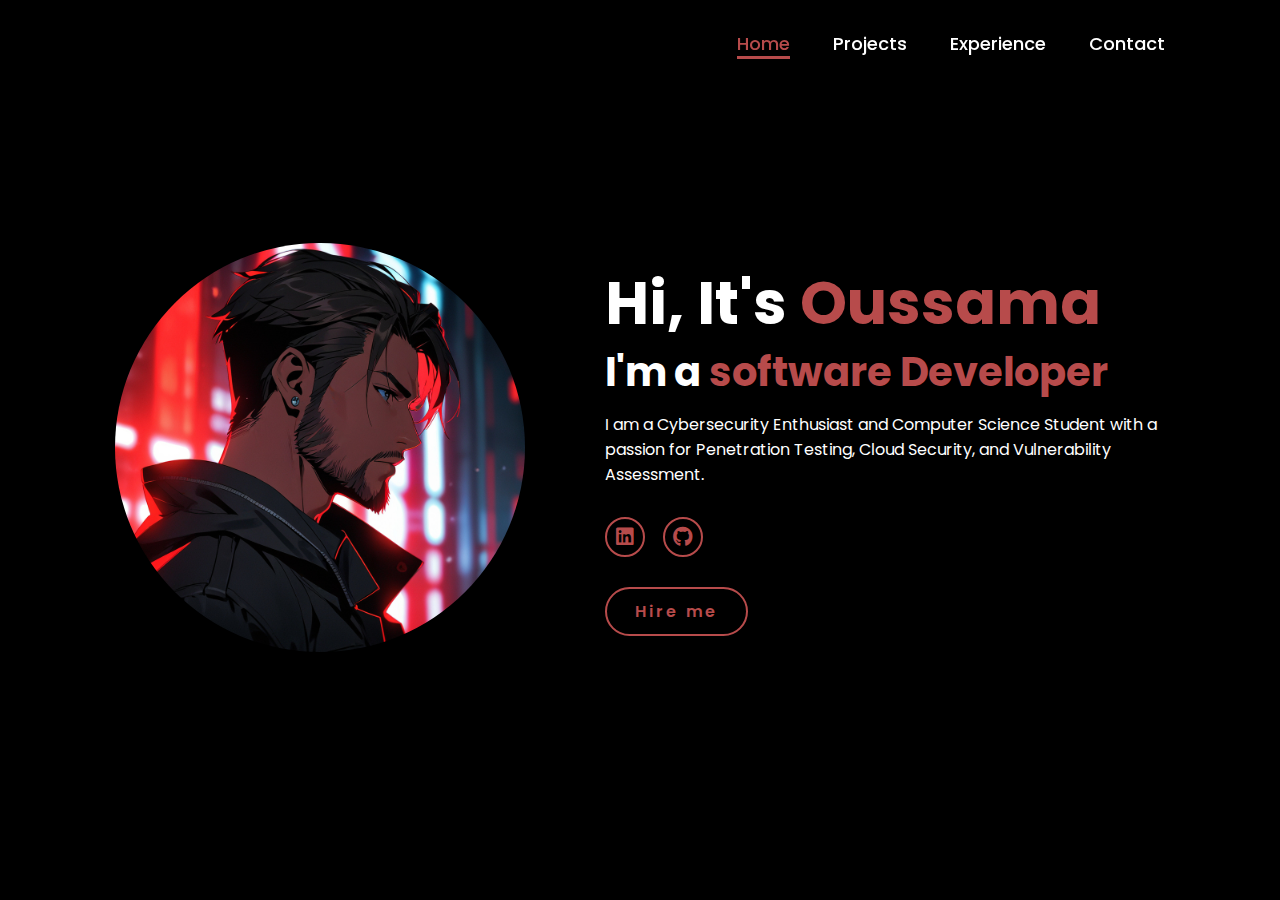
==== index.html @ 081fa347 "first commit" ====
<!DOCTYPE html>
<html lang="en">
    
<head>
    <meta charset="UTF-8">
    <meta name="viewport" content="width=device-width, initial-scale=1.0">
    <link rel="stylesheet" href="https://cdnjs.cloudflare.com/ajax/libs/font-awesome/6.5.2/css/all.min.css">
    <link rel="icon" href="icons8-berserk-48.png" type="image/x-icon">
    <link rel="stylesheet" href="style.css">
    <title>Oussama's Portfolio</title>
</head>
<body>
    <header>
        <a href="#" class="logo"></a>

        <nav>
            <a href="#" class="active"> Home</a>
            <a href="projects.html" >Projects</a>
            <a href="exp.html" >Experience</a>
            <a href="contact.html" >Contact</a>
        </nav>
    </header>
    <section class="home">
        <div class="home-img">
            <img src="Leonardo_Anime_XL_red_and_black_hacker_male_black_short_hair_s_2.jpg" alt="">
        </div>
        <div class="home-content">
            <h1>Hi, It's <span>Oussama</span></h1>
            <h3 class="typing-text">I'm a <span></span></h3>
            <p>I am a Cybersecurity Enthusiast and Computer Science Student with a passion for Penetration Testing, Cloud Security, and Vulnerability Assessment.            </p>
            <div class="social-icons">
                <a href="https://www.linkedin.com/in/oussamamahmoudicybersec/"><i class="fa-brands fa-linkedin"></i></a>
                <a href="https://github.com/OussamaMahmoudiCybersec/"><i class="fa-brands fa-github"></i></a>
            </div>
            <a href="https://www.linkedin.com/in/oussamamahmoudicybersec/" class="btn">Hire me</a>
        </div>
    </section>
</body>
</html>
---- style.css ----
@import url('https://fonts.googleapis.com/css2?family=Poppins:wght@100;200;300;400;500;600&display=swap');

*{
    margin: 0;
    padding: 0;
    box-sizing: border-box;
    text-decoration: none;
    border: none;
    outline: none;
    font-family: 'Poppins', sans-serif;
}

html{
    font-size: 62.5%;
}

body{
    width: 100%;
    height: 100vh;
    overflow-x: hidden;
    background-color: black;
    color: white;
}

header{
    margin-top: 20px;
    position: fixed;
    top: 0;
    left: 0;
    width: 100%;
    padding: 1rem 9%;
    background-color: transparent;
    filter: drop-shadow(10px);
    display: flex;
    justify-content: space-between;
    align-items: center;
    z-index: 100;
}

.logo{
    font-size: 3rem;
    color: #b74b4b;
    font-weight: 800;
    cursor: pointer;
    transition: 0.5s ease;
}

.logo:hover{
    transform: scale(1.1);
}

nav a{
    font-size: 1.8rem;
    color: white;
    margin-left: 4rem;
    font-weight: 500;
    transition: 0.3s ease;
    border-bottom: 3px solid transparent;
}

nav a:hover,
nav a.active{
    color: #b74b4b;
    border-bottom: 3px solid #b74b4b;
}

@media(max-width:995px){
    nav{
        position: absolute;
        display: none;
        top: 0;
        right: 0;
        width: 40%;
        border-left: 3px solid #b74b4b;
        border-bottom: 3px solid #b74b4b;
        border-bottom-left-radius: 2rem;
        padding: 1rem solid;
        background-color: #161616;
        border-top: 0.1rem solid rgba(0,0,0,0.1);
    }

    nav.active{
        display: block;
    }

    nav a{
        display: block;
        font-size: 2rem;
        margin: 3rem 0;
    }

    nav a:hover,
    nav a.active{
        padding: 1rem;
        border-radius: 0.5rem;
        border-bottom: 0.5rem solid #b74b4b;
    }
}

section{
    min-height: 100vh;
    padding: 5rem 9% 5rem;
}

.home{
    display: flex;
    justify-content: center;
    align-items: center;
    gap: 8rem;
    background-color: black;
}

.home .home-content h1{
    font-size: 6rem;
    font-weight: 700;
    line-height: 1.3;
}

span{
    color: #b74b4b;
}

.home-content h3{
    font-size: 4rem;
    margin-bottom: 1rem;
    font-weight: 700;
}

.home-content p{
    font-size: 1.6rem;
}

.home-img{
    border-radius: 50%;
}

.home-img img{
    position: relative;
    width: 32vw;
    border-radius: 50%;
    box-shadow: 0 0 25px solid #b74b4b;
    cursor: pointer;
    transition: 0.2s linear;
}

.home-img img:hover{
    font-size: 1.8rem;
    font-weight: 500;
}

.social-icons a{
    display: inline-flex;
    justify-content: center;
    align-items: center;
    width: 4rem;
    height: 4rem;
    background-color: transparent;
    border: 0.2rem solid #b74b4b;
    font-size: 2rem;
    border-radius: 50%;
    margin: 3rem 1.5rem 3rem 0;
    transition: 0.3s ease;
    color: #b74b4b;
}

.social-icons a:hover{
    color: black;
    transform: scale(1.3) translateY(-5px);
    background-color: #b74b4b;
    box-shadow: 0  0 25px #b74b4b;
}

.btn{
    display: inline-block;
    padding: 1rem 2.8rem;
    background-color: black;
    border-radius: 4rem;
    font-size: 1.6rem;
    color: #b74b4b;
    letter-spacing: 0.3rem;
    font-weight: 600;
    border: 2px solid #b74b4b;
    transition: 0.3s ease;
    cursor: pointer;
}

.btn:hover{
    transform: scale3d(1.03);
    background-color: #b74b4b;
    color: black;
    box-shadow: 0 0 25px #b74b4b;
}

.typing-text{
    font-size: 34px;
    font-weight: 600;
    min-width: 280px;
}

.typing-text span{
    position: relative;
}

.typing-text span::before{
    content: "software Developer";
    color: #b74b4b;
    animation: words 20s infinite;
}

.typing-text span::after{
    content: "";
    background-color: black;
    position: absolute;
    width: calc(100% + 8px);
    height: 100%;
    border-left: 3px solid black;
    right: -8;
    animation: cursor 0.6s infinite;
}

@keyframes cursor{
    to{
        border-left: 3px solid #b74b4b;
    }
}

@keyframes words{
    0%, 20%{
        content: "Cybersecurity Engineer";
    }
    21%, 40%{
        content: "Pentester";
    }
    41%, 60%{
        content: "Youtuber";
    }
    61%, 80%{
        content: "Cybersecurity Engineer";
    }
    81%, 100%{
        content: "Pentester";
    }
}

@media (max-width: 1000px){
    .home{
        gap: 4rem;
    }
}

@media(max-width:995px){
    .home{
        flex-direction: column;
        margin: 5rem 4rem;
    }

    .home .home-content h3{
        font-size: 2.5rem;
    }

    .home-content h1{
        font-size: 5rem;
    }

    .home-img img{
        width: 70vw;
        margin-top: 4rem;
    }
}
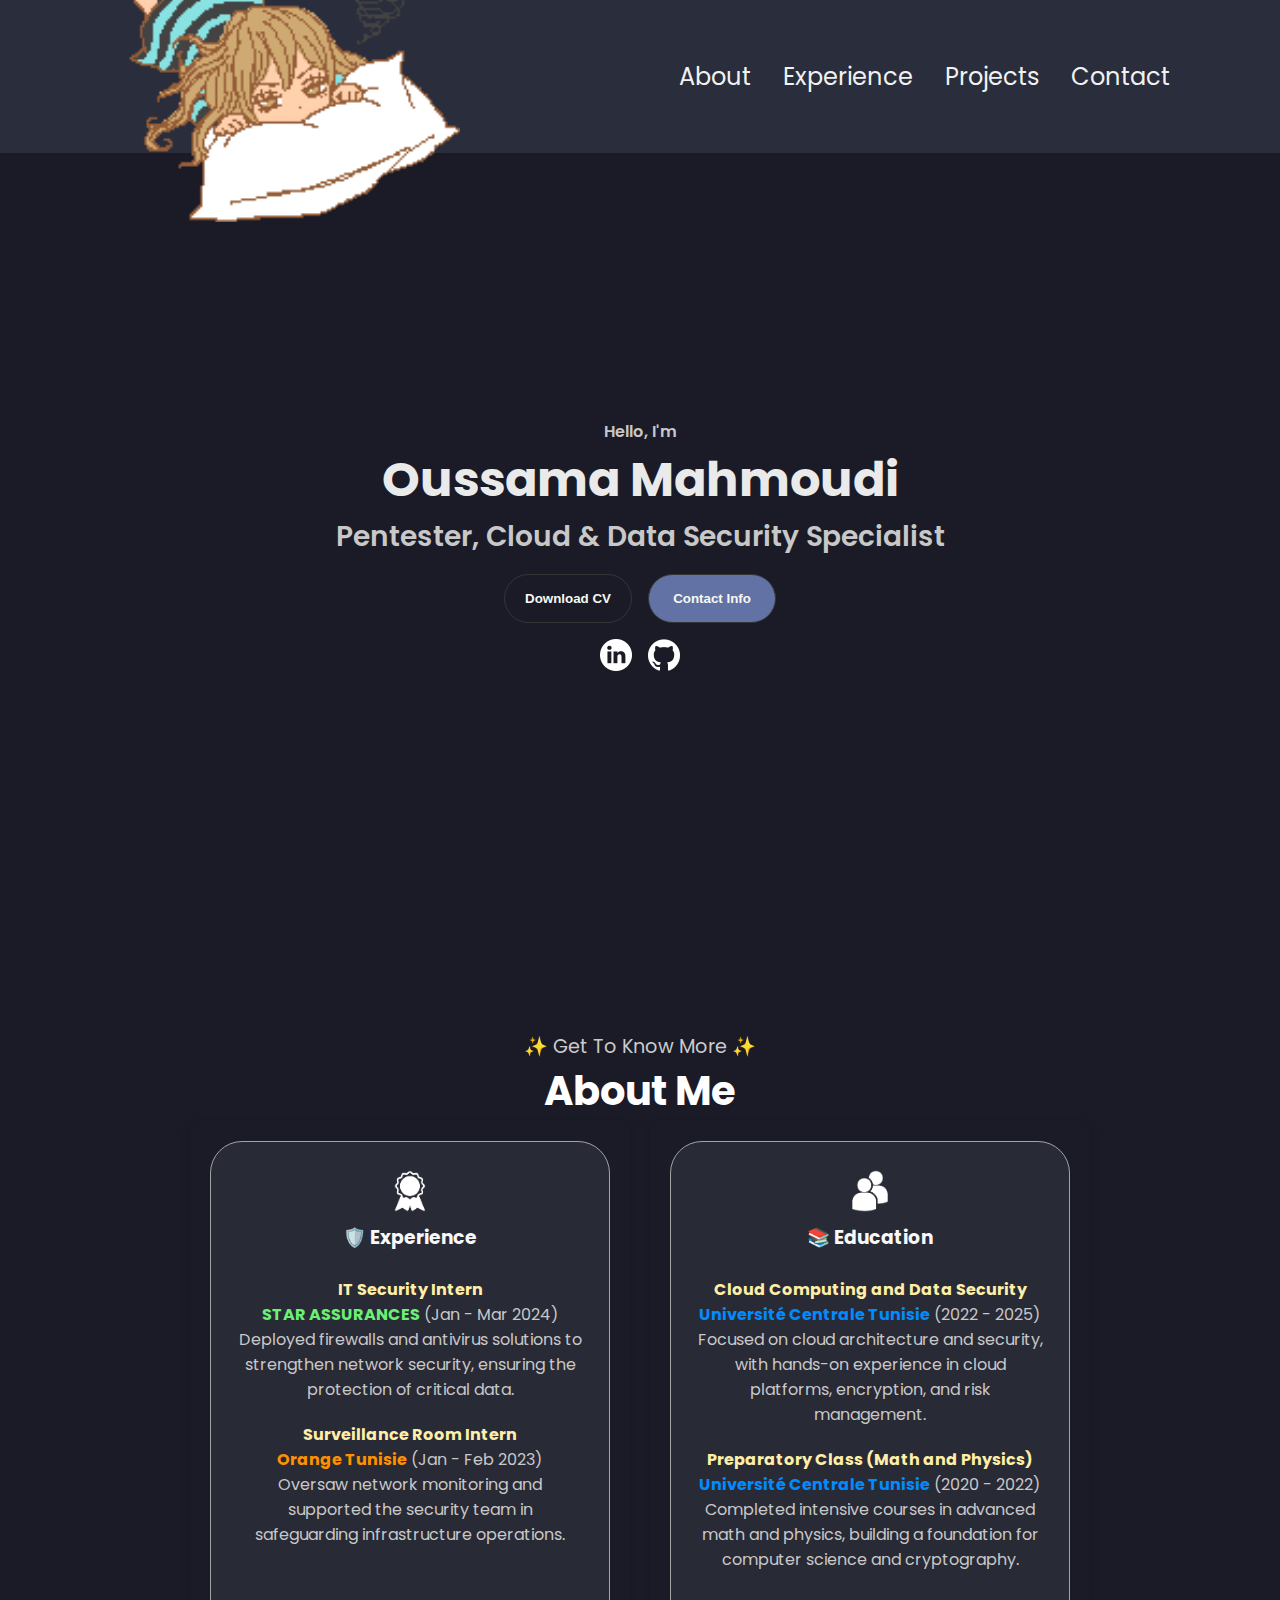
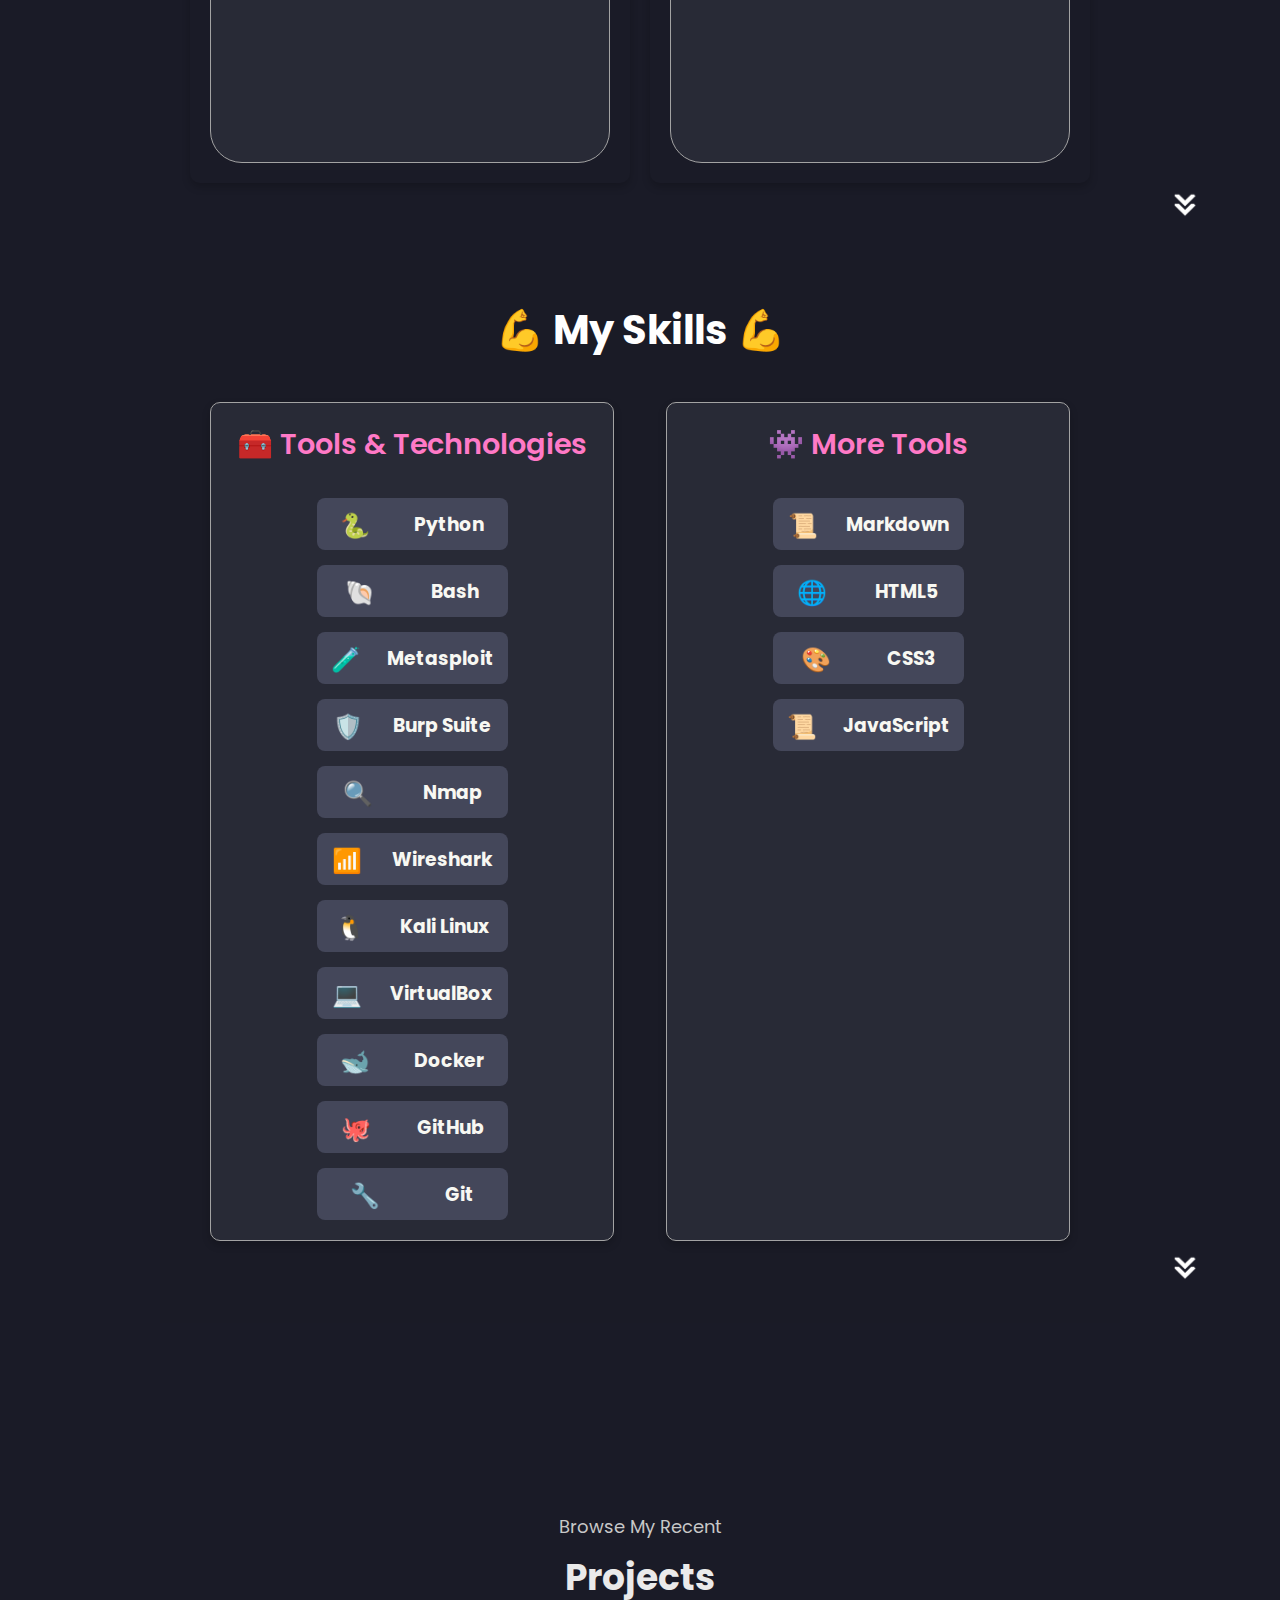
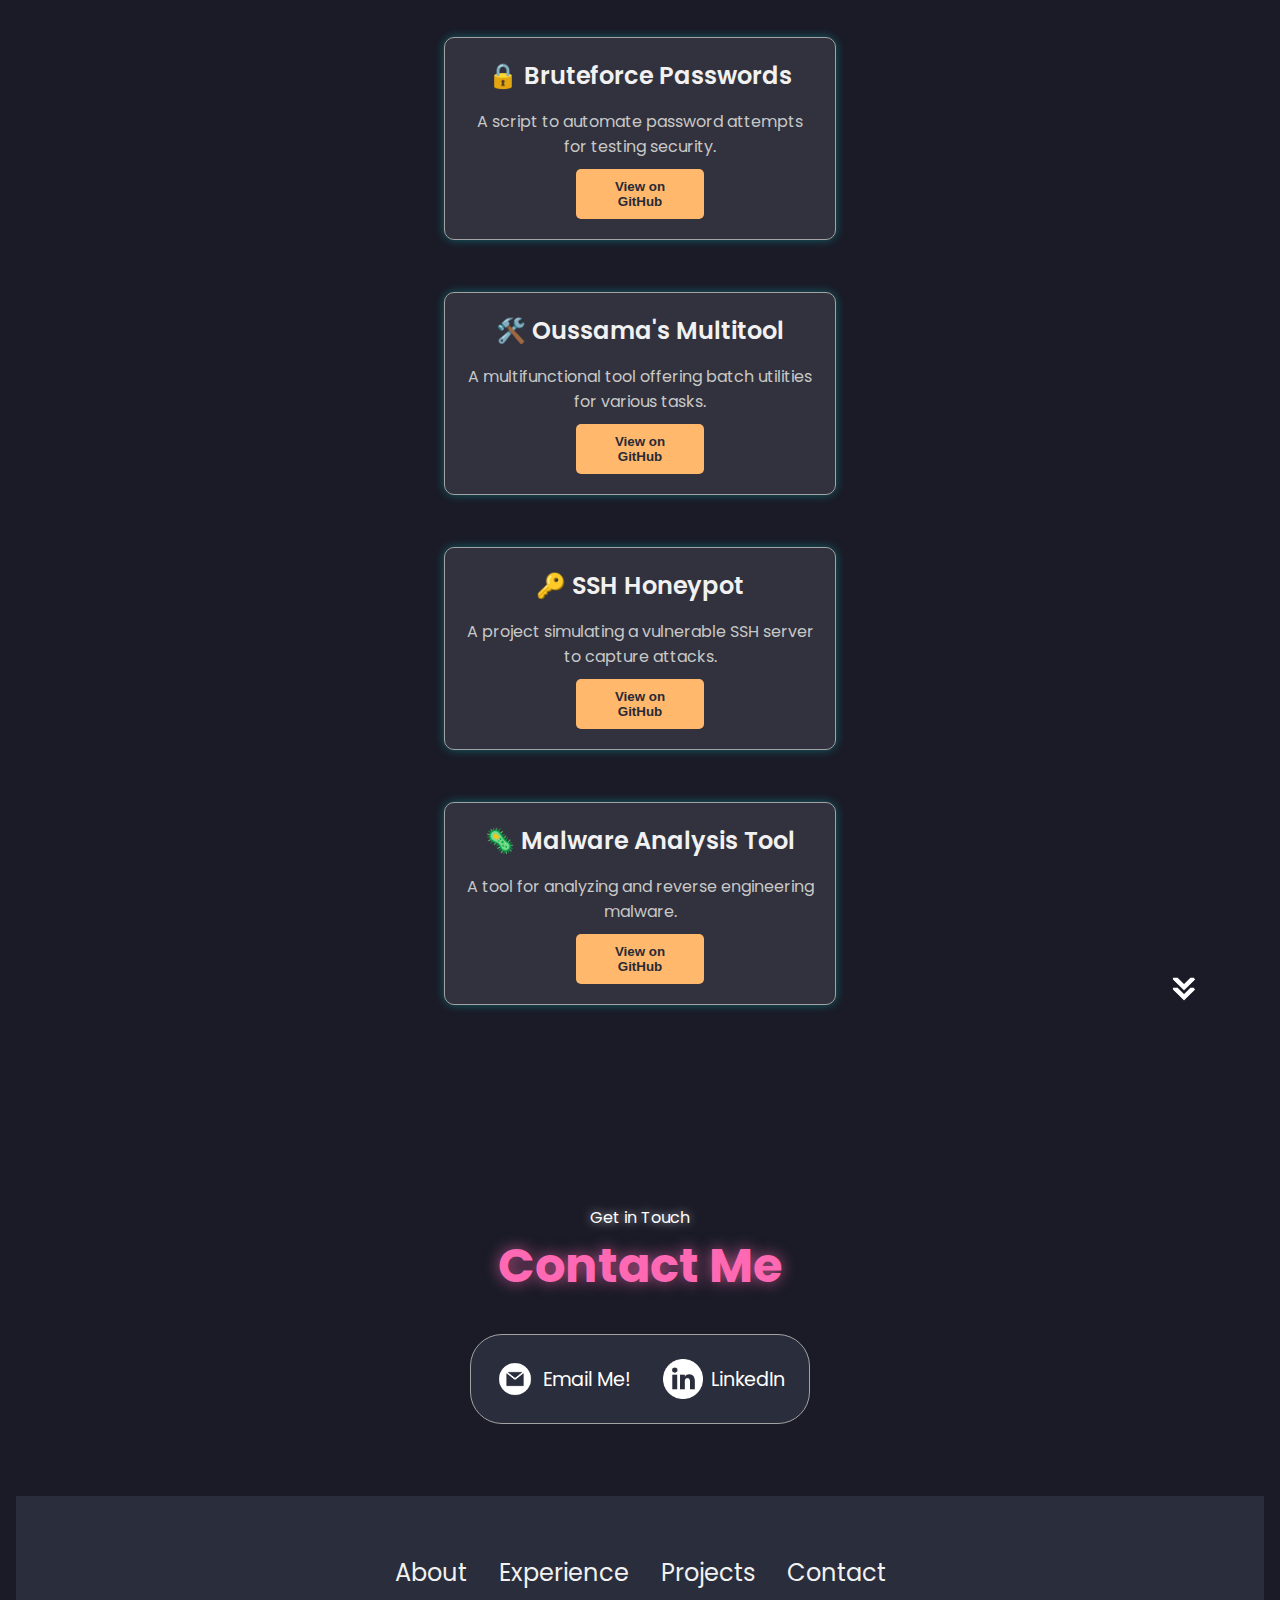
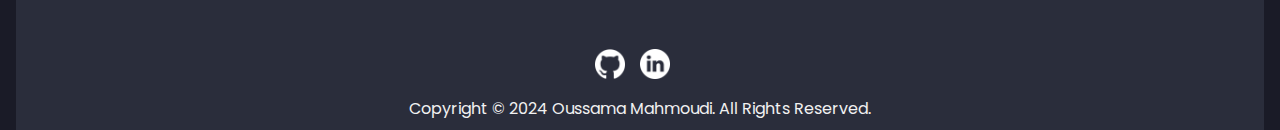
==== commit af3732c6: "Replace old website with new one" ====
--- a/index.html
+++ b/index.html
@@ -1,39 +1,381 @@
 <!DOCTYPE html>
 <html lang="en">
-    
-<head>
-    <meta charset="UTF-8">
-    <meta name="viewport" content="width=device-width, initial-scale=1.0">
-    <link rel="stylesheet" href="https://cdnjs.cloudflare.com/ajax/libs/font-awesome/6.5.2/css/all.min.css">
-    <link rel="icon" href="icons8-berserk-48.png" type="image/x-icon">
-    <link rel="stylesheet" href="style.css">
+  <head>
+    <meta charset="UTF-8" />
+    <meta http-equiv="X-UA-Compatible" content="IE=edge" />
+    <meta name="viewport" content="width=device-width, initial-scale=1.0" />
     <title>Oussama's Portfolio</title>
-</head>
-<body>
-    <header>
-        <a href="#" class="logo"></a>
-
-        <nav>
-            <a href="#" class="active"> Home</a>
-            <a href="projects.html" >Projects</a>
-            <a href="exp.html" >Experience</a>
-            <a href="contact.html" >Contact</a>
-        </nav>
-    </header>
-    <section class="home">
-        <div class="home-img">
-            <img src="Leonardo_Anime_XL_red_and_black_hacker_male_black_short_hair_s_2.jpg" alt="">
-        </div>
-        <div class="home-content">
-            <h1>Hi, It's <span>Oussama</span></h1>
-            <h3 class="typing-text">I'm a <span></span></h3>
-            <p>I am a Cybersecurity Enthusiast and Computer Science Student with a passion for Penetration Testing, Cloud Security, and Vulnerability Assessment.            </p>
-            <div class="social-icons">
-                <a href="https://www.linkedin.com/in/oussamamahmoudicybersec/"><i class="fa-brands fa-linkedin"></i></a>
-                <a href="https://github.com/OussamaMahmoudiCybersec/"><i class="fa-brands fa-github"></i></a>
-            </div>
-            <a href="https://www.linkedin.com/in/oussamamahmoudicybersec/" class="btn">Hire me</a>
-        </div>
+    <link rel="stylesheet" href="style.css" />
+    <link rel="stylesheet" href="mediaqueries.css" />
+    <link rel="icon" href="./assets/japan.png" type="image/x-icon">
+  <link rel="shortcut icon" href="./assets/japan.png" type="image/x-icon">
+  </head>
+  <body>
+    <nav id="desktop-nav">
+      <div class="logo">
+        <img src="./assets/sleepy-cute.gif" alt="Oussama Mahmoudi Logo" style="width: 350px; height: auto; margin-top: 30px">
+      </div>
+      <div>
+        <ul class="nav-links">
+          <li><a href="#about">About</a></li>
+          <li><a href="#experience">Experience</a></li>
+          <li><a href="#projects">Projects</a></li>
+          <li><a href="#contact">Contact</a></li>
+        </ul>
+      </div>
+    </nav>
+    
+    <nav id="hamburger-nav">
+      <div class="logo">Oussama Mahmoudi</div>
+      <div class="hamburger-menu">
+        <div class="hamburger-icon" onclick="toggleMenu()">
+          <span></span>
+          <span></span>
+          <span></span>
+        </div>
+        <div class="menu-links">
+          <li><a href="#about" onclick="toggleMenu()">About</a></li>
+          <li><a href="#experience" onclick="toggleMenu()">Experience</a></li>
+          <li><a href="#projects" onclick="toggleMenu()">Projects</a></li>
+          <li><a href="#contact" onclick="toggleMenu()">Contact</a></li>
+        </div>
+      </div>
+    </nav>
+    <section id="profile">
+
+      <div class="section__text">
+        <p class="section__text__p1">Hello, I'm</p>
+        <h1 class="title">Oussama Mahmoudi</h1>
+        <p class="section__text__p2">Pentester, Cloud & Data Security Specialist        </p>
+        <div class="btn-container">
+          <button
+            class="btn btn-color-2"
+            onclick="window.open('./assets/CV.pdf')"
+          >
+            Download CV
+          </button>
+          <button class="btn btn-color-1" onclick="location.href='./#contact'">
+            Contact Info
+          </button>
+        </div>
+        <div id="socials-container">
+          <img
+            src="./assets/linkedin.png"
+            alt="My LinkedIn profile"
+            class="icon"
+            onclick="location.href='https://www.linkedin.com/in/oussamamahmoudicybersec/'"
+          />
+          <img
+            src="./assets/github.png"
+            alt="My Github profile"
+            class="icon"
+            onclick="location.href='https://github.com/OussamaMahmoudiCybersec/'"
+          />
+        </div>
+      </div>
     </section>
-</body>
-</html>+
+    
+    <section id="about" style="text-align: center; color: #f9f9f9;">
+      <p class="section__text__p1" style="font-size: 1.2em; color: #ccc;">✨ Get To Know More ✨</p>
+      <h1 class="title" style="font-size: 2.5em; color: #fff;">About Me</h1>
+      <div class="section-container" style="display: flex; justify-content: center; flex-wrap: wrap; gap: 20px;">
+    
+        <div class="about-details-container" style="flex: 1; min-width: 300px; max-width: 400px; border-radius: 10px; box-shadow: 0 4px 8px rgba(0, 0, 0, 0.2); padding: 20px;">
+          <div class="details-container">
+            <img src="./assets/experience.png" alt="Experience icon" class="icon" style="width: 50px; height: 50px;"/>
+            <h3>🛡️ Experience</h3>
+            <br>
+            <div style="margin-bottom: 20px;">
+              <h4 style="color: hsl(48, 100%, 83%);">IT Security Intern</h4>
+              <p><strong style="color: #6af171;">STAR ASSURANCES</strong> (Jan - Mar 2024)</p>
+              <p>Deployed firewalls and antivirus solutions to strengthen network security, ensuring the protection of critical data.</p>
+            </div>
+            <div style="margin-bottom: 20px;">
+              <h4 style="color: hsl(48, 100%, 83%);">Surveillance Room Intern</h4>
+              <p><strong style="color: #ff9100;">Orange Tunisie</strong> (Jan - Feb 2023)</p>
+              <p>Oversaw network monitoring and supported the security team in safeguarding infrastructure operations.</p>
+            </div>
+          </div>
+        </div>
+    
+        <div class="about-details-container" style="flex: 1; min-width: 300px; max-width: 400px; border-radius: 10px; box-shadow: 0 4px 8px rgba(0, 0, 0, 0.2); padding: 20px;">
+          <div class="details-container">
+            <img src="./assets/education.png" alt="Education icon" class="icon" style="width: 50px; height: 50px;"/>
+            <h3>📚 Education</h3>
+            <br>
+            <div style="margin-bottom: 20px;">
+              <h4 style="color: hsl(48, 100%, 83%);">Cloud Computing and Data Security</h4>
+              <p><strong style="color: #008cff;">Université Centrale Tunisie</strong> (2022 - 2025)</p>
+              <p>Focused on cloud architecture and security, with hands-on experience in cloud platforms, encryption, and risk management.</p>
+            </div>
+            <div style="margin-bottom: 20px;">
+              <h4 style="color: hsl(48, 100%, 83%);">Preparatory Class (Math and Physics)</h4>
+              <p><strong style="color: #008cff;">Université Centrale Tunisie</strong> (2020 - 2022)</p>
+              <p>Completed intensive courses in advanced math and physics, building a foundation for computer science and cryptography.</p>
+            </div>
+          </div>
+        </div>
+      </div>
+    
+      <img src="./assets/arrow.png" alt="Arrow icon" class="icon arrow" style="width: 30px; height: 30px; margin-top: 20px; cursor: pointer;" onclick="location.href='./#experience'"/>
+    </section>
+    
+    
+    
+
+ <section id="experience"  style="text-align: center; padding: 40px; background-color: #1a1b26; color: #f8f8f2;">
+  <h1 class="title" style="font-size: 2.5em; color: #ffffff;">💪 My Skills 💪</h1>
+  <div class="experience-details-container" style="display: flex; flex-direction: column; align-items: center; gap: 40px;">
+
+    <div class="about-containers" style="max-width: 1000px; width: 100%; display: flex; flex-wrap: wrap; justify-content: space-around;">
+      <div class="details-container" style="flex: 1; min-width: 250px; max-width: 450px; background-color: #282a36; border-radius: 10px; box-shadow: 0 4px 8px rgba(0, 0, 0, 0.2); padding: 20px; margin: 10px;">
+        <h2 class="experience-sub-title" style="font-size: 1.8em; color: #ff79c6;">🧰 Tools & Technologies</h2>
+        <div class="article-container" style="display: flex; flex-wrap: wrap; gap: 15px;">
+
+          <article style="display: flex; align-items: center; background-color: #44475a; border-radius: 8px; padding: 10px; width: calc(50% - 10px);">
+            <span class="icon" style="font-size: 1.5em;">🐍</span>
+            <div style="margin-left: 10px;">
+              <h3>Python</h3>
+            </div>
+          </article>
+          <article style="display: flex; align-items: center; background-color: #44475a; border-radius: 8px; padding: 10px; width: calc(50% - 10px);">
+            <span class="icon" style="font-size: 1.5em;">🐚</span>
+            <div style="margin-left: 10px;">
+              <h3>Bash</h3>
+            </div>
+          </article>
+          <article style="display: flex; align-items: center; background-color: #44475a; border-radius: 8px; padding: 10px; width: calc(50% - 10px);">
+            <span class="icon" style="font-size: 1.5em;">🧪</span>
+            <div style="margin-left: 10px;">
+              <h3>Metasploit</h3>
+            </div>
+          </article>
+          <article style="display: flex; align-items: center; background-color: #44475a; border-radius: 8px; padding: 10px; width: calc(50% - 10px);">
+            <span class="icon" style="font-size: 1.5em;">🛡️</span>
+            <div style="margin-left: 10px;">
+              <h3>Burp Suite</h3>
+            </div>
+          </article>
+          <article style="display: flex; align-items: center; background-color: #44475a; border-radius: 8px; padding: 10px; width: calc(50% - 10px);">
+            <span class="icon" style="font-size: 1.5em;">🔍</span>
+            <div style="margin-left: 10px;">
+              <h3>Nmap</h3>
+            </div>
+          </article>
+          <article style="display: flex; align-items: center; background-color: #44475a; border-radius: 8px; padding: 10px; width: calc(50% - 10px);">
+            <span class="icon" style="font-size: 1.5em;">📶</span>
+            <div style="margin-left: 10px;">
+              <h3>Wireshark</h3>
+            </div>
+          </article>
+          <article style="display: flex; align-items: center; background-color: #44475a; border-radius: 8px; padding: 10px; width: calc(50% - 10px);">
+            <span class="icon" style="font-size: 1.5em;">🐧</span>
+            <div style="margin-left: 10px;">
+              <h3>Kali Linux</h3>
+            </div>
+          </article>
+          <article style="display: flex; align-items: center; background-color: #44475a; border-radius: 8px; padding: 10px; width: calc(50% - 10px);">
+            <span class="icon" style="font-size: 1.5em;">💻</span>
+            <div style="margin-left: 10px;">
+              <h3>VirtualBox</h3>
+            </div>
+          </article>
+          <article style="display: flex; align-items: center; background-color: #44475a; border-radius: 8px; padding: 10px; width: calc(50% - 10px);">
+            <span class="icon" style="font-size: 1.5em;">🐋</span>
+            <div style="margin-left: 10px;">
+              <h3>Docker</h3>
+            </div>
+          </article>
+          <article style="display: flex; align-items: center; background-color: #44475a; border-radius: 8px; padding: 10px; width: calc(50% - 10px);">
+            <span class="icon" style="font-size: 1.5em;">🐙</span>
+            <div style="margin-left: 10px;">
+              <h3>GitHub</h3>
+            </div>
+          </article>
+          <article style="display: flex; align-items: center; background-color: #44475a; border-radius: 8px; padding: 10px; width: calc(50% - 10px);">
+            <span class="icon" style="font-size: 1.5em;">🔧</span>
+            <div style="margin-left: 10px;">
+              <h3>Git</h3>
+            </div>
+          </article>
+        </div>
+      </div>
+
+      <div class="details-container" style="flex: 1; min-width: 250px; max-width: 450px; background-color: #282a36; border-radius: 10px; box-shadow: 0 4px 8px rgba(0, 0, 0, 0.2); padding: 20px; margin: 10px;">
+        <h2 class="experience-sub-title" style="font-size: 1.8em; color: #ff79c6;">👾 More Tools</h2>
+        <div class="article-container" style="display: flex; flex-wrap: wrap; gap: 15px;">
+
+          <article style="display: flex; align-items: center; background-color: #44475a; border-radius: 8px; padding: 10px; width: calc(50% - 10px);">
+            <span class="icon" style="font-size: 1.5em;">📜</span>
+            <div style="margin-left: 10px;">
+              <h3>Markdown</h3>
+            </div>
+          </article>
+          <article style="display: flex; align-items: center; background-color: #44475a; border-radius: 8px; padding: 10px; width: calc(50% - 10px);">
+            <span class="icon" style="font-size: 1.5em;">🌐</span>
+            <div style="margin-left: 10px;">
+              <h3>HTML5</h3>
+            </div>
+          </article>
+          <article style="display: flex; align-items: center; background-color: #44475a; border-radius: 8px; padding: 10px; width: calc(50% - 10px);">
+            <span class="icon" style="font-size: 1.5em;">🎨</span>
+            <div style="margin-left: 10px;">
+              <h3>CSS3</h3>
+            </div>
+          </article>
+          <article style="display: flex; align-items: center; background-color: #44475a; border-radius: 8px; padding: 10px; width: calc(50% - 10px);">
+            <span class="icon" style="font-size: 1.5em;">📜</span>
+            <div style="margin-left: 10px;">
+              <h3>JavaScript</h3>
+            </div>
+          </article>
+        </div>
+      </div>
+    </div>
+  </div>
+
+  <img src="./assets/arrow.png" alt="Arrow icon" class="icon arrow" style="width: 30px; height: 30px; margin-top: 20px; cursor: pointer;" onclick="location.href='./#projects'"/>
+</section>
+
+    
+<br><br>
+<br><br>
+<br><br>
+
+
+
+<section id="projects" style="padding: 40px;">
+  <p class="section__text__p1" style="text-align: center; font-size: 18px; margin-bottom: 10px;">Browse My Recent</p>
+  <h1 class="title" style="text-align: center; font-size: 36px; margin: 0;">Projects</h1>
+  
+  <div class="experience-details-container" style="display: flex; flex-wrap: wrap; justify-content: space-between;">
+    <div class="about-containers" style="flex: 1 1 48%; margin-bottom: 20px; display: flex; flex-direction: column;">
+      <div class="details-container" style="flex: 1; background: rgba(255, 255, 255, 0.1); border-radius: 10px; padding: 20px; box-shadow: 0 0 10px rgba(0, 255, 255, 0.3); max-width: 350px; margin: auto;">
+        <h2 class="experience-sub-title project-title" style="font-size: 24px; margin-top: 0;">🔒 Bruteforce Passwords</h2>
+        <p>A script to automate password attempts for testing security.</p>
+        <div class="btn-container">
+          <button class="btn project-btn" style="background-color: #ffb86c; color: #282a36; border: none; padding: 10px 20px; border-radius: 5px; cursor: pointer; transition: background 0.3s; margin-top: 10px;" onclick="location.href='https://github.com/OussamaMahmoudiCybersec/BruteForce-Passwords'">View on GitHub</button>
+        </div>
+      </div>
+      
+      <div class="details-container" style="flex: 1; background: rgba(255, 255, 255, 0.1); border-radius: 10px; padding: 20px; box-shadow: 0 0 10px rgba(0, 255, 255, 0.3); max-width: 350px; margin: auto; margin-top: 20px;">
+        <h2 class="experience-sub-title project-title" style="font-size: 24px; margin-top: 0;">🛠️ Oussama's Multitool</h2>
+        <p>A multifunctional tool offering batch utilities for various tasks.</p>
+        <div class="btn-container">
+          <button class="btn project-btn" style="background-color: #ffb86c; color: #282a36; border: none; padding: 10px 20px; border-radius: 5px; cursor: pointer; transition: background 0.3s; margin-top: 10px;" onclick="location.href='https://github.com/OussamaMahmoudiCybersec/Oussama-Multitool'">View on GitHub</button>
+        </div>
+      </div>
+    </div>
+    
+    <div class="about-containers" style="flex: 1 1 48%; margin-bottom: 20px; display: flex; flex-direction: column;">
+      <div class="details-container" style="flex: 1; background: rgba(255, 255, 255, 0.1); border-radius: 10px; padding: 20px; box-shadow: 0 0 10px rgba(0, 255, 255, 0.3); max-width: 350px; margin: auto;">
+        <h2 class="experience-sub-title project-title" style="font-size: 24px; margin-top: 0;">🔑 SSH Honeypot</h2>
+        <p>A project simulating a vulnerable SSH server to capture attacks.</p>
+        <div class="btn-container">
+          <button class="btn project-btn" style="background-color: #ffb86c; color: #282a36; border: none; padding: 10px 20px; border-radius: 5px; cursor: pointer; transition: background 0.3s; margin-top: 10px;" onclick="location.href='https://github.com/OussamaMahmoudiCybersec/SSH-HoneyPot'">View on GitHub</button>
+        </div>
+      </div>
+      
+      <div class="details-container" style="flex: 1; background: rgba(255, 255, 255, 0.1); border-radius: 10px; padding: 20px; box-shadow: 0 0 10px rgba(0, 255, 255, 0.3); max-width: 350px; margin: auto; margin-top: 20px;">
+        <h2 class="experience-sub-title project-title" style="font-size: 24px; margin-top: 0;">🦠 Malware Analysis Tool</h2>
+        <p>A tool for analyzing and reverse engineering malware.</p>
+        <div class="btn-container">
+          <button class="btn project-btn" style="background-color: #ffb86c; color: #282a36; border: none; padding: 10px 20px; border-radius: 5px; cursor: pointer; transition: background 0.3s; margin-top: 10px;" onclick="location.href='https://github.com/OussamaMahmoudiCybersec/MalwareAnalysisTool'">View on GitHub</button>
+        </div>
+      </div>
+    </div>
+  </div>
+  
+  <img src="./assets/arrow.png" alt="Arrow icon" class="icon arrow" style="display: block; margin: 20px auto; cursor: pointer;" onclick="location.href='./#contact'" />
+</section>
+
+
+
+
+
+
+
+
+<br><br>
+<br><br>
+    
+    
+    
+    
+
+
+
+
+<section id="contact" style="text-align: center; padding: 40px; position: relative;">
+  <p class="section__text__p1" style="color: #ffffff; text-shadow: 0 0 10px rgba(255, 255, 255, 0.7);">Get in Touch</p>
+  <h1 class="title" style="color: #ff69b4; text-shadow: 0 0 15px rgba(255, 105, 180, 0.7); animation: glow 1.5s infinite alternate;">Contact Me</h1>
+  <div class="contact-info-upper-container">
+    <div class="contact-info-container">
+      <img
+        src="./assets/email.png"
+        alt="Email icon"
+        class="icon contact-icon email-icon"
+        style="width: 40px; height: 40px; animation: pulse 1.5s infinite;"
+      />
+      <p><a href="mailto:oussamamahmoudicybersec@outlook.com" style="color: #ffffff;">Email Me!</a></p>
+    </div>
+    <div class="contact-info-container">
+      <img
+        src="./assets/linkedin.png"
+        alt="LinkedIn icon"
+        class="icon contact-icon"
+        style="width: 40px; height: 40px; animation: pulse 1.5s infinite;"
+      />
+      <p><a href="https://www.linkedin.com/oussamamahmoudicybersec" style="color: #ffffff;">LinkedIn</a></p>
+    </div>
+  </div>
+</section>
+
+<style>
+@keyframes glow {
+  0% {
+    text-shadow: 0 0 10px rgba(255, 105, 180, 0.5), 0 0 20px rgba(255, 105, 180, 0.5);
+  }
+  100% {
+    text-shadow: 0 0 20px rgba(255, 105, 180, 1), 0 0 30px rgba(255, 105, 180, 0.7);
+  }
+}
+
+@keyframes pulse {
+  0% {
+    transform: scale(1);
+  }
+  50% {
+    transform: scale(1.1);
+  }
+  100% {
+    transform: scale(1);
+  }
+}
+</style>
+
+
+<footer style="text-align: center; padding: 0px 0;">
+  <nav>
+    <div class="nav-links-container">
+      <ul class="nav-links">
+        <li><a href="#about">About</a></li>
+        <li><a href="#experience">Experience</a></li>
+        <li><a href="#projects">Projects</a></li>
+        <li><a href="#contact">Contact</a></li>
+      </ul>
+    </div>
+  </nav>
+  <div style="display: flex; justify-content: center; align-items: center; margin-top: 0px;">
+    <a href="https://github.com/OussamaMahmoudiCybersec/" target="_blank" style="margin: 0 0px;">
+      <img src="./assets/github.png" alt="GitHub icon" class="icon" style="width: 30px; height: 30px;"/>
+    </a>
+    <a href="https://www.linkedin.com/in/oussamamahmoudicybersec" target="_blank" style="margin: 0 15px;">
+      <img src="./assets/linkedin.png" alt="LinkedIn icon" class="icon" style="width: 30px; height: 30px;"/>
+    </a>
+  </div>
+  <p style="margin-top: 10px;">Copyright &#169; 2024 Oussama Mahmoudi. All Rights Reserved.</p>
+</footer>
+
+<script src="script.js"></script>
--- a/style.css
+++ b/style.css
@@ -1,270 +1,420 @@
-@import url('https://fonts.googleapis.com/css2?family=Poppins:wght@100;200;300;400;500;600&display=swap');
-
-*{
-    margin: 0;
-    padding: 0;
-    box-sizing: border-box;
-    text-decoration: none;
-    border: none;
-    outline: none;
-    font-family: 'Poppins', sans-serif;
-}
-
-html{
-    font-size: 62.5%;
-}
-
-body{
-    width: 100%;
-    height: 100vh;
-    overflow-x: hidden;
-    background-color: black;
-    color: white;
-}
-
-header{
-    margin-top: 20px;
-    position: fixed;
-    top: 0;
-    left: 0;
-    width: 100%;
-    padding: 1rem 9%;
-    background-color: transparent;
-    filter: drop-shadow(10px);
-    display: flex;
-    justify-content: space-between;
-    align-items: center;
-    z-index: 100;
-}
-
-.logo{
-    font-size: 3rem;
-    color: #b74b4b;
-    font-weight: 800;
-    cursor: pointer;
-    transition: 0.5s ease;
-}
-
-.logo:hover{
-    transform: scale(1.1);
-}
-
-nav a{
-    font-size: 1.8rem;
-    color: white;
-    margin-left: 4rem;
-    font-weight: 500;
-    transition: 0.3s ease;
-    border-bottom: 3px solid transparent;
-}
-
-nav a:hover,
-nav a.active{
-    color: #b74b4b;
-    border-bottom: 3px solid #b74b4b;
-}
-
-@media(max-width:995px){
-    nav{
-        position: absolute;
-        display: none;
-        top: 0;
-        right: 0;
-        width: 40%;
-        border-left: 3px solid #b74b4b;
-        border-bottom: 3px solid #b74b4b;
-        border-bottom-left-radius: 2rem;
-        padding: 1rem solid;
-        background-color: #161616;
-        border-top: 0.1rem solid rgba(0,0,0,0.1);
-    }
-
-    nav.active{
-        display: block;
-    }
-
-    nav a{
-        display: block;
-        font-size: 2rem;
-        margin: 3rem 0;
-    }
-
-    nav a:hover,
-    nav a.active{
-        padding: 1rem;
-        border-radius: 0.5rem;
-        border-bottom: 0.5rem solid #b74b4b;
-    }
-}
-
-section{
-    min-height: 100vh;
-    padding: 5rem 9% 5rem;
-}
-
-.home{
-    display: flex;
-    justify-content: center;
-    align-items: center;
-    gap: 8rem;
-    background-color: black;
-}
-
-.home .home-content h1{
-    font-size: 6rem;
-    font-weight: 700;
-    line-height: 1.3;
-}
-
-span{
-    color: #b74b4b;
-}
-
-.home-content h3{
-    font-size: 4rem;
-    margin-bottom: 1rem;
-    font-weight: 700;
-}
-
-.home-content p{
-    font-size: 1.6rem;
-}
-
-.home-img{
-    border-radius: 50%;
-}
-
-.home-img img{
-    position: relative;
-    width: 32vw;
-    border-radius: 50%;
-    box-shadow: 0 0 25px solid #b74b4b;
-    cursor: pointer;
-    transition: 0.2s linear;
-}
-
-.home-img img:hover{
-    font-size: 1.8rem;
-    font-weight: 500;
-}
-
-.social-icons a{
-    display: inline-flex;
-    justify-content: center;
-    align-items: center;
-    width: 4rem;
-    height: 4rem;
-    background-color: transparent;
-    border: 0.2rem solid #b74b4b;
-    font-size: 2rem;
-    border-radius: 50%;
-    margin: 3rem 1.5rem 3rem 0;
-    transition: 0.3s ease;
-    color: #b74b4b;
-}
-
-.social-icons a:hover{
-    color: black;
-    transform: scale(1.3) translateY(-5px);
-    background-color: #b74b4b;
-    box-shadow: 0  0 25px #b74b4b;
-}
-
-.btn{
-    display: inline-block;
-    padding: 1rem 2.8rem;
-    background-color: black;
-    border-radius: 4rem;
-    font-size: 1.6rem;
-    color: #b74b4b;
-    letter-spacing: 0.3rem;
-    font-weight: 600;
-    border: 2px solid #b74b4b;
-    transition: 0.3s ease;
-    cursor: pointer;
-}
-
-.btn:hover{
-    transform: scale3d(1.03);
-    background-color: #b74b4b;
-    color: black;
-    box-shadow: 0 0 25px #b74b4b;
-}
-
-.typing-text{
-    font-size: 34px;
-    font-weight: 600;
-    min-width: 280px;
-}
-
-.typing-text span{
-    position: relative;
-}
-
-.typing-text span::before{
-    content: "software Developer";
-    color: #b74b4b;
-    animation: words 20s infinite;
-}
-
-.typing-text span::after{
-    content: "";
-    background-color: black;
-    position: absolute;
-    width: calc(100% + 8px);
-    height: 100%;
-    border-left: 3px solid black;
-    right: -8;
-    animation: cursor 0.6s infinite;
-}
-
-@keyframes cursor{
-    to{
-        border-left: 3px solid #b74b4b;
-    }
-}
-
-@keyframes words{
-    0%, 20%{
-        content: "Cybersecurity Engineer";
-    }
-    21%, 40%{
-        content: "Pentester";
-    }
-    41%, 60%{
-        content: "Youtuber";
-    }
-    61%, 80%{
-        content: "Cybersecurity Engineer";
-    }
-    81%, 100%{
-        content: "Pentester";
-    }
-}
-
-@media (max-width: 1000px){
-    .home{
-        gap: 4rem;
-    }
-}
-
-@media(max-width:995px){
-    .home{
-        flex-direction: column;
-        margin: 5rem 4rem;
-    }
-
-    .home .home-content h3{
-        font-size: 2.5rem;
-    }
-
-    .home-content h1{
-        font-size: 5rem;
-    }
-
-    .home-img img{
-        width: 70vw;
-        margin-top: 4rem;
-    }
-}
-
+/* GENERAL */
+
+@import url("https://fonts.googleapis.com/css2?family=Poppins:wght@300;400;500;600&display=swap");
+
+* {
+  margin: 0;
+  padding: 0;
+}
+
+body {
+  font-family: "Poppins", sans-serif;
+  background-color: #1a1b27; /* Dark background */
+  color: #eaeaea; /* Light text */
+}
+
+html {
+  scroll-behavior: smooth;
+}
+
+p {
+  color: rgb(200, 200, 200); /* Light gray for paragraphs */
+}
+
+/* TRANSITION */
+
+a,
+.btn {
+  transition: all 300ms ease;
+}
+
+/* DESKTOP NAV */
+
+nav,
+.nav-links {
+  display: flex;
+}
+
+nav {
+  justify-content: space-around;
+  align-items: center;
+  height: 17vh;
+  background-color: #2a2d3b; /* Darker nav background */
+}
+
+.nav-links {
+  gap: 2rem;
+  list-style: none;
+  font-size: 1.5rem;
+}
+
+a {
+  color: #f1f1f1; /* Light link color */
+  text-decoration: none;
+}
+
+a:hover {
+  color: #ff79c6; /* Pink hover color */
+  text-decoration: underline;
+  text-underline-offset: 1rem;
+  text-decoration-color: rgb(181, 181, 181);
+}
+
+.logo {
+  font-size: 2rem;
+}
+
+.logo:hover {
+  cursor: default;
+}
+
+/* HAMBURGER MENU */
+
+#hamburger-nav {
+  display: none;
+}
+
+.hamburger-menu {
+  position: relative;
+  display: inline-block;
+}
+
+.hamburger-icon {
+  display: flex;
+  flex-direction: column;
+  justify-content: space-between;
+  height: 24px;
+  width: 30px;
+  cursor: pointer;
+}
+
+.hamburger-icon span {
+  width: 100%;
+  height: 2px;
+  background-color: #f1f1f1; /* Light hamburger icon */
+  transition: all 0.3 ease-in-out;
+}
+
+.menu-links {
+  position: absolute;
+  top: 100%;
+  right: 0;
+  background-color: #2a2d3b; /* Darker menu background */
+  width: fit-content;
+  max-height: 0;
+  overflow: hidden;
+  transition: all 0.3 ease-in-out;
+}
+
+.menu-links a {
+  display: block;
+  padding: 10px;
+  text-align: center;
+  font-size: 1.5rem;
+  color: #f1f1f1; /* Light menu link color */
+  text-decoration: none;
+  transition: all 0.3 ease-in-out;
+}
+
+.menu-links li {
+  list-style: none;
+}
+
+.menu-links.open {
+  max-height: 300px;
+}
+
+.hamburger-icon.open span:first-child {
+  transform: rotate(45deg) translate(10px, 5px);
+}
+
+.hamburger-icon.open span:nth-child(2) {
+  opacity: 0;
+}
+
+.hamburger-icon.open span:last-child {
+  transform: rotate(-45deg) translate(10px, -5px);
+}
+
+/* SECTIONS */
+
+section {
+  padding-top: 4vh;
+  height: 96vh;
+  margin: 0 10rem;
+  box-sizing: border-box;
+  min-height: fit-content;
+}
+
+.section-container {
+  display: flex;
+}
+
+/* PROFILE SECTION */
+
+#profile {
+  display: flex;
+  justify-content: center;
+  gap: 5rem;
+  height: 80vh;
+}
+
+.section__pic-container {
+  display: flex;
+  height: 400px;
+  width: 400px;
+  margin: auto 0;
+}
+
+.section__text {
+  align-self: center;
+  text-align: center;
+}
+
+.section__text p {
+  font-weight: 600;
+}
+
+.section__text__p1 {
+  text-align: center;
+}
+
+.section__text__p2 {
+  font-size: 1.75rem;
+  margin-bottom: 1rem;
+}
+
+.title {
+  font-size: 3rem;
+  text-align: center;
+}
+
+#socials-container {
+  display: flex;
+  justify-content: center;
+  margin-top: 1rem;
+  gap: 1rem;
+}
+
+/* ICONS */
+
+.icon {
+  cursor: pointer;
+  height: 2rem;
+}
+
+/* BUTTONS */
+
+.btn-container {
+  display: flex;
+  justify-content: center;
+  gap: 1rem;
+}
+
+.btn {
+  font-weight: 600;
+  transition: all 300ms ease;
+  padding: 1rem;
+  width: 8rem;
+  border-radius: 2rem;
+  background: #44475a; /* Button background */
+  color: #f8f8f2; /* Button text color */
+}
+
+.btn-color-1,
+.btn-color-2 {
+  border: rgb(53, 53, 53) 0.1rem solid;
+}
+
+.btn-color-1:hover,
+.btn-color-2:hover {
+  cursor: pointer;
+}
+
+.btn-color-1,
+.btn-color-2:hover {
+  background: #6272a4; /* Button hover color */
+}
+
+.btn-color-1:hover {
+  background: #44475a;
+}
+
+.btn-color-2 {
+  background: none;
+}
+
+.btn-color-2:hover {
+  border: rgb(255, 255, 255) 0.1rem solid;
+}
+
+.btn-container {
+  gap: 1rem;
+}
+
+/* ABOUT SECTION */
+
+#about {
+  position: relative;
+}
+
+.about-containers {
+  gap: 2rem;
+  margin-bottom: 2rem;
+  margin-top: 2rem;
+}
+
+.about-details-container {
+  justify-content: center;
+  flex-direction: column;
+}
+
+.about-containers,
+.about-details-container {
+  display: flex;
+}
+
+.about-pic {
+  border-radius: 2rem;
+}
+
+.arrow {
+  position: absolute;
+  right: -5rem;
+  bottom: 2.5rem;
+}
+
+.details-container {
+  padding: 1.5rem;
+  flex: 1;
+  background: #282a36; /* Dark background for details */
+  border-radius: 2rem;
+  border: rgb(53, 53, 53) 0.1rem solid;
+  border-color: rgb(163, 163, 163);
+  text-align: center;
+}
+
+.section-container {
+  gap: 4rem;
+  height: 80%;
+}
+
+/* EXPERIENCE SECTION */
+
+#experience {
+  position: relative;
+}
+
+.experience-sub-title {
+  color: rgb(200, 200, 200);
+  font-weight: 600;
+  font-size: 1.75rem;
+  margin-bottom: 2rem;
+}
+
+.experience-details-container {
+  display: flex;
+  justify-content: center;
+  flex-direction: column;
+}
+
+.article-container {
+  display: flex;
+  text-align: initial;
+  flex-wrap: wrap;
+  flex-direction: row;
+  gap: 2.5rem;
+  justify-content: space-around;
+}
+
+article {
+  display: flex;
+  width: 10rem;
+  justify-content: space-around;
+  gap: 0.5rem;
+}
+
+article .icon {
+  cursor: default;
+}
+
+/* PROJECTS SECTION */
+
+#projects {
+  position: relative;
+}
+
+.color-container {
+  border-color: rgb(163, 163, 163);
+  background: #282a36; /* Dark background for projects */
+}
+
+.project-img {
+  border-radius: 2rem;
+  width: 90%;
+  height: 90%;
+}
+
+.project-title {
+  margin: 1rem;
+  color: #f1f1f1; /* Light project title color */
+}
+
+.project-btn {
+  color: #f1f1f1; /* Light project button color */
+  border-color: rgb(163, 163, 163);
+}
+
+/* CONTACT */
+
+#contact {
+  display: flex;
+  justify-content: center;
+  flex-direction: column;
+  height: 70vh;
+}
+
+.contact-info-upper-container {
+  display: flex;
+  justify-content: center;
+  border-radius: 2rem;
+  border: rgb(53, 53, 53) 0.1rem solid;
+  border-color: rgb(163, 163, 163);
+  background: #2a2d3b; /* Dark background for contact info */
+  margin: 2rem auto;
+  padding: 0.5rem;
+}
+
+.contact-info-container {
+  display: flex;
+  align-items: center;
+  justify-content: center;
+  gap: 0.5rem;
+  margin: 1rem;
+}
+
+.contact-info-container p {
+  font-size: larger;
+  color: #f1f1f1; /* Light contact text color */
+}
+
+.contact-icon {
+  cursor: default;
+}
+
+.email-icon {
+  height: 2.5rem;
+}
+
+/* FOOTER SECTION */
+
+footer {
+  height: 26vh;
+  margin: 0 1rem;
+  background-color: #2a2d3b; /* Dark footer background */
+}
+
+footer p {
+  text-align: center;
+  color: #f1f1f1; /* Light footer text color */
+}
--- a/mediaqueries.css
+++ b/mediaqueries.css
@@ -0,0 +1,103 @@
+@media screen and (max-width: 1400px) {
+  #profile {
+    height: 83vh;
+    margin-bottom: 6rem;
+  }
+  .about-containers {
+    flex-wrap: wrap;
+  }
+  #contact,
+  #projects {
+    height: fit-content;
+  }
+}
+
+@media screen and (max-width: 1200px) {
+  #desktop-nav {
+    display: none;
+  }
+  #hamburger-nav {
+    display: flex;
+  }
+  #experience,
+  .experience-details-container {
+    margin-top: 2rem;
+  }
+  #profile,
+  .section-container {
+    display: block;
+  }
+  .arrow {
+    display: none;
+  }
+  section,
+  .section-container {
+    height: fit-content;
+  }
+  section {
+    margin: 0 5%;
+  }
+  .section__pic-container {
+    width: 275px;
+    height: 275px;
+    margin: 0 auto 2rem;
+  }
+  .about-containers {
+    margin-top: 0;
+  }
+}
+
+@media screen and (max-width: 600px) {
+  #contact,
+  footer {
+    height: 40vh;
+  }
+  #profile {
+    height: 83vh;
+    margin-bottom: 0;
+  }
+  article {
+    font-size: 1rem;
+  }
+  footer nav {
+    height: fit-content;
+    margin-bottom: 2rem;
+  }
+  .about-containers,
+  .contact-info-upper-container,
+  .btn-container {
+    flex-wrap: wrap;
+  }
+  .contact-info-container {
+    margin: 0;
+  }
+  .contact-info-container p,
+  .nav-links li a {
+    font-size: 1rem;
+  }
+  .experience-sub-title {
+    font-size: 1.25rem;
+  }
+  .logo {
+    font-size: 1.5rem;
+  }
+  .nav-links {
+    flex-direction: column;
+    gap: 0.5rem;
+    text-align: center;
+  }
+  .section__pic-container {
+    width: auto;
+    height: 46vw;
+    justify-content: center;
+  }
+  .section__text__p2 {
+    font-size: 1.25rem;
+  }
+  .title {
+    font-size: 2rem;
+  }
+  .text-container {
+    text-align: justify;
+  }
+}
